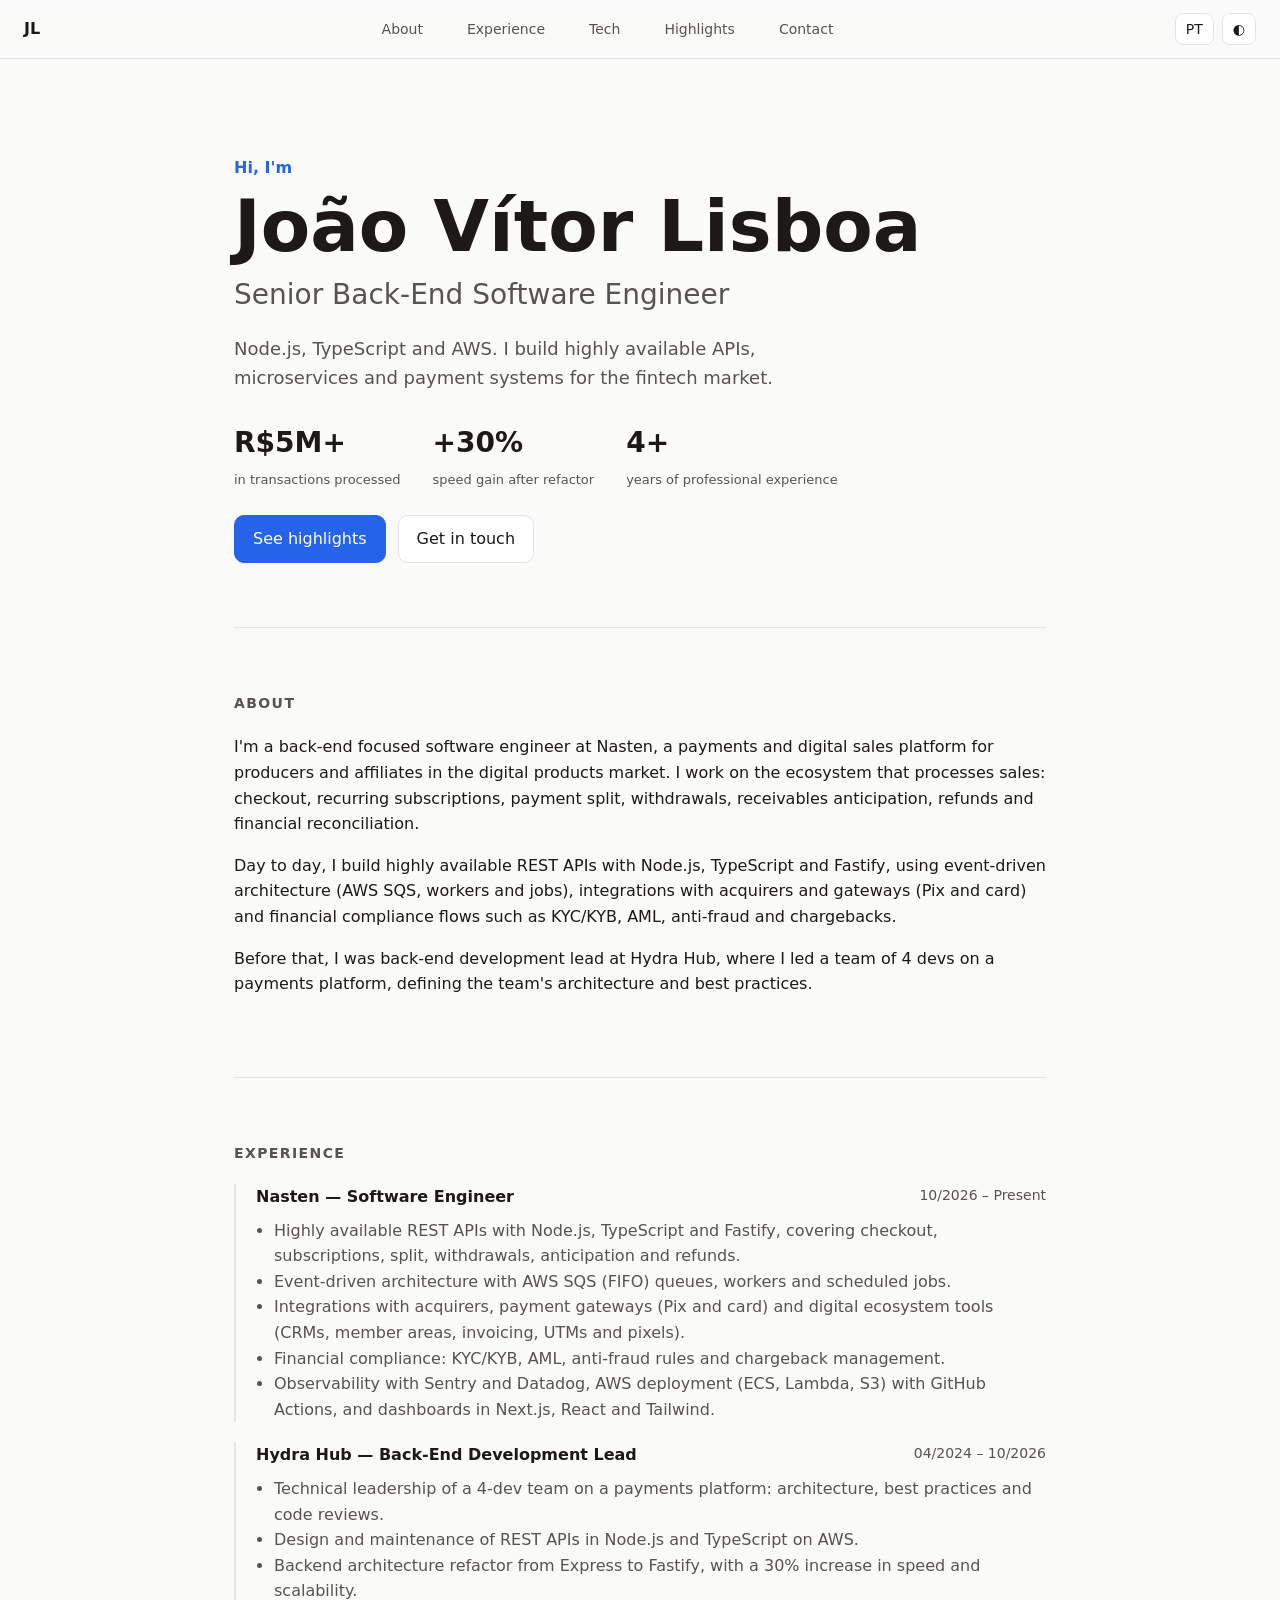
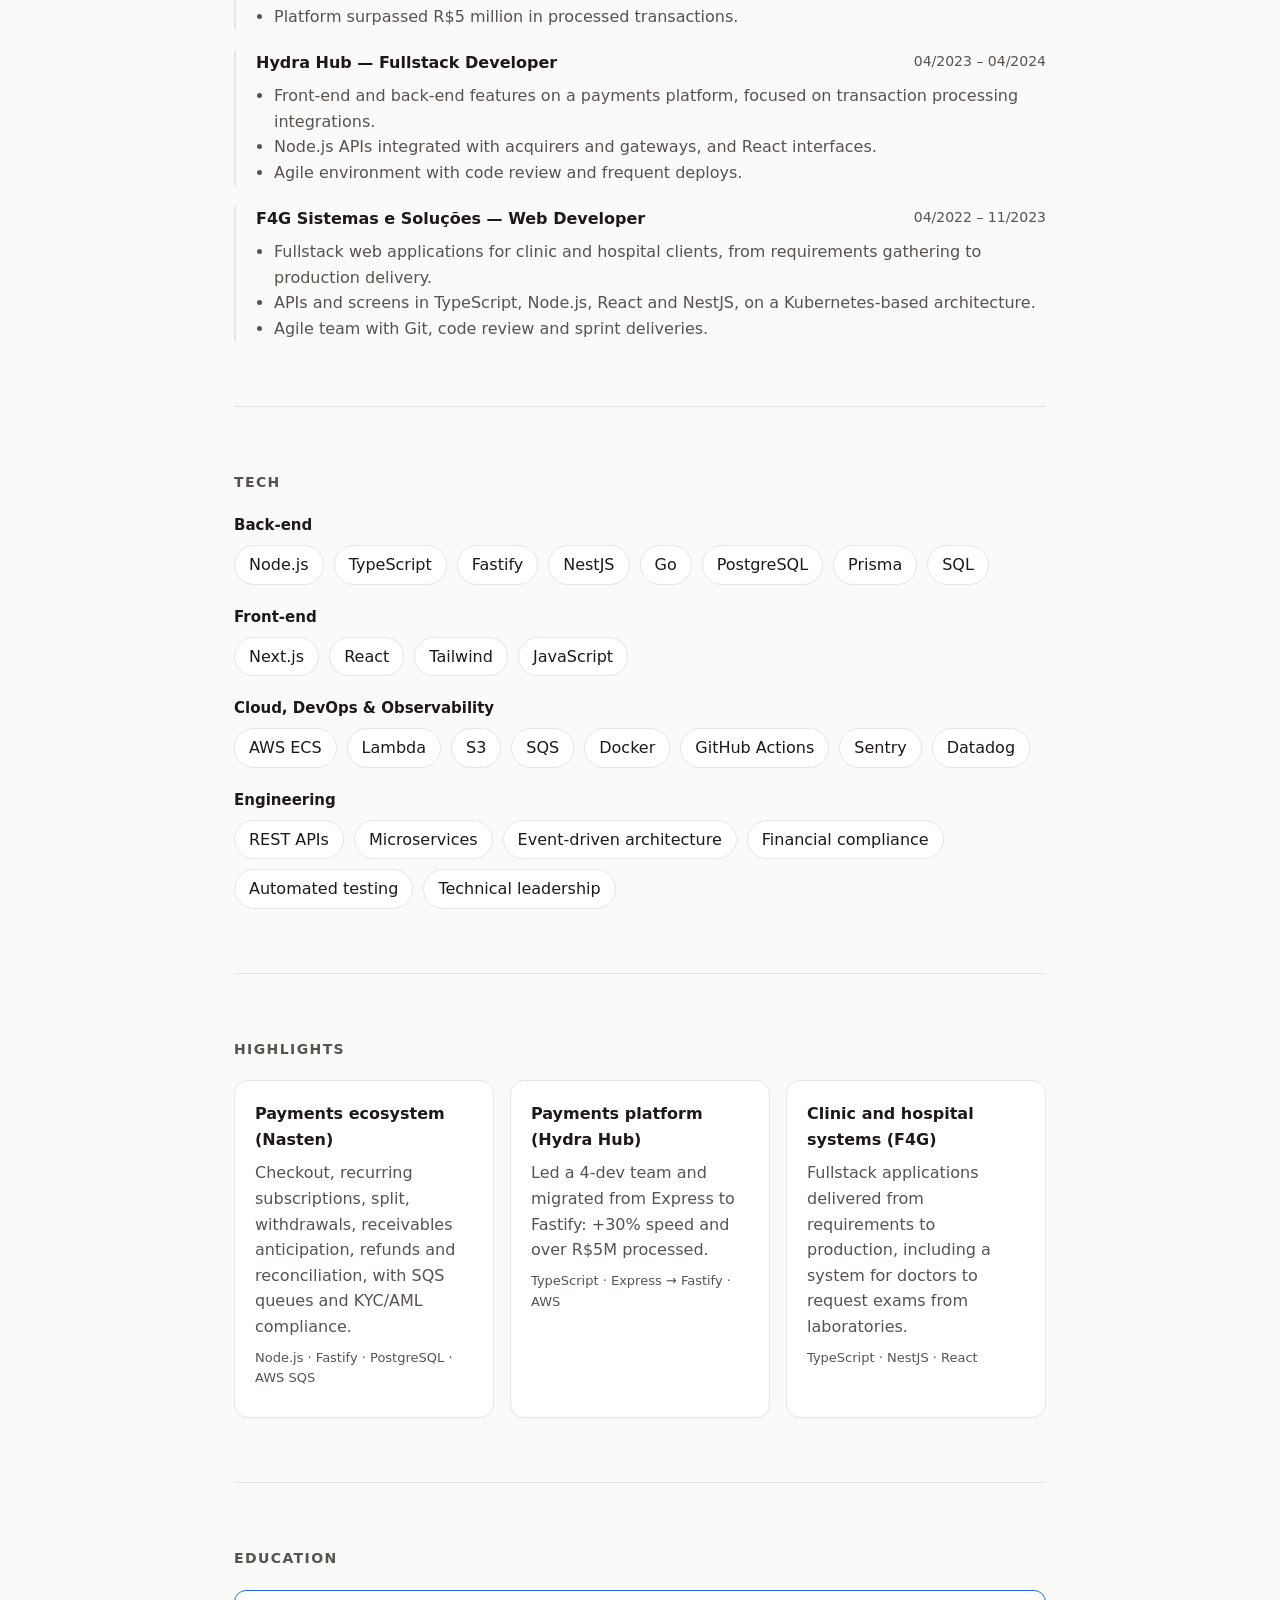
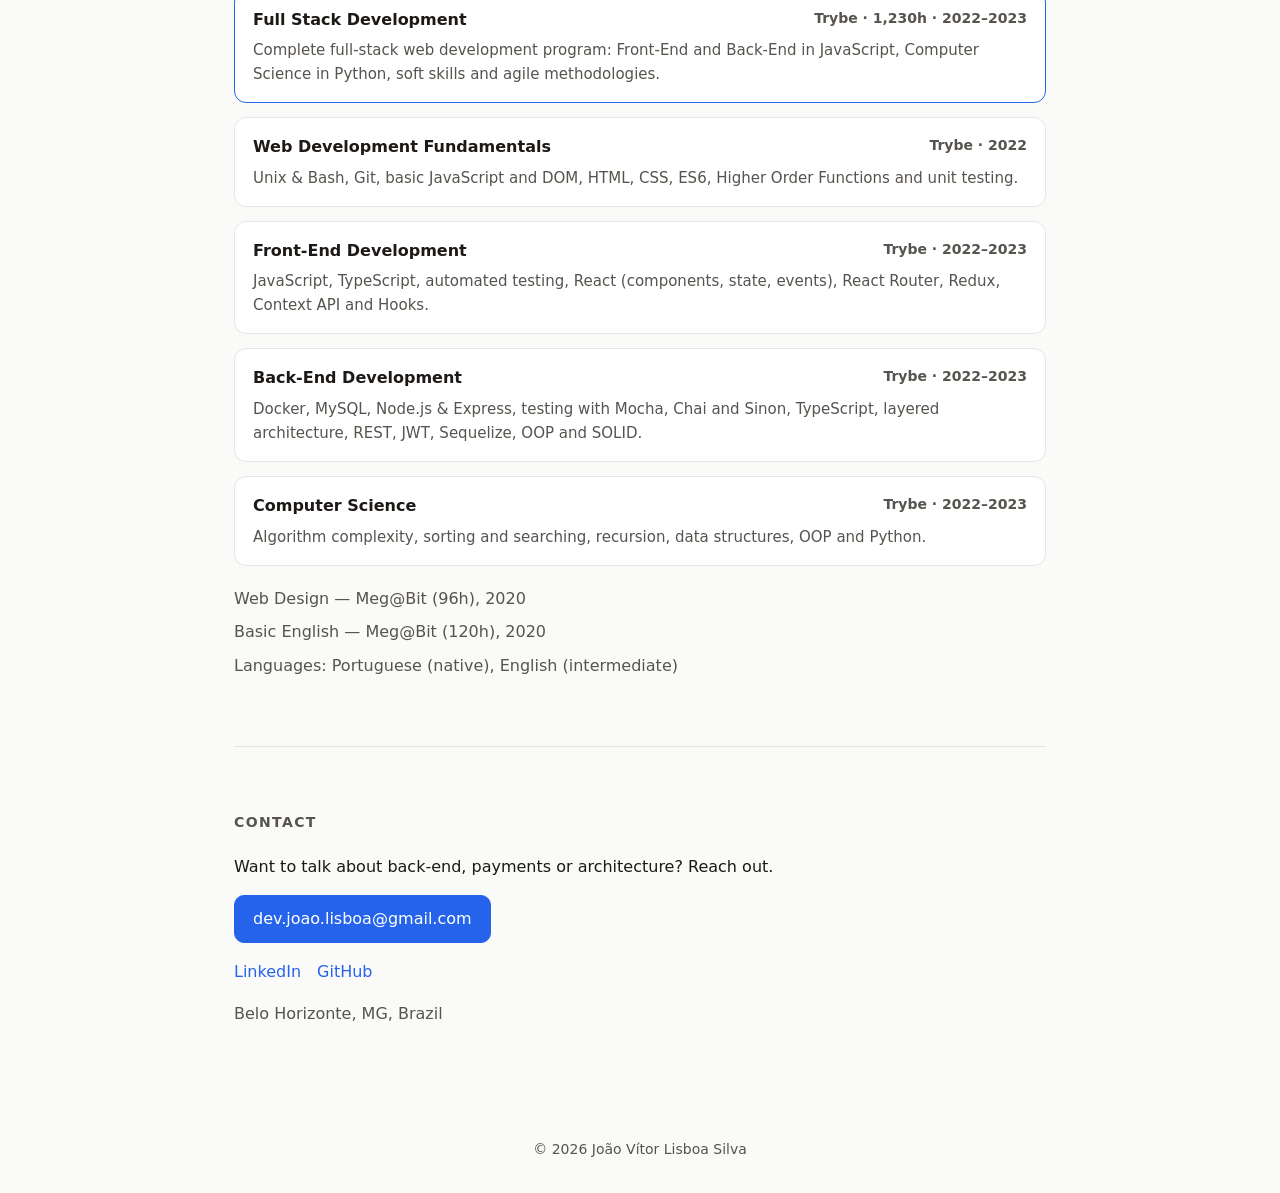
==== index.html @ 66cf7ee5 "Add professional portfolio Co-Authored-By: Claude Sonnet 5.5 <noreply@anthropic.com>" ====
<!doctype html>
<html lang="pt-BR">
<head>
  <meta charset="utf-8">
  <meta name="viewport" content="width=device-width, initial-scale=1">
  <title>João Vítor Lisboa — Engenheiro de Software Back-End</title>
  <meta name="description" content="Portfólio de João Vítor Lisboa Silva: engenheiro de software back-end sênior (Node.js, TypeScript, AWS), com foco em fintech e pagamentos.">
  <link rel="stylesheet" href="style.css">
</head>
<body>
  <header class="nav">
    <a href="#top" class="logo">JL</a>
    <nav>
      <a href="#about" data-i18n="nav_about"></a>
      <a href="#experience" data-i18n="nav_experience"></a>
      <a href="#skills" data-i18n="nav_skills"></a>
      <a href="#highlights" data-i18n="nav_highlights"></a>
      <a href="#contact" data-i18n="nav_contact"></a>
    </nav>
    <div class="controls">
      <button id="lang" aria-label="Language">EN</button>
      <button id="theme" aria-label="Theme">◐</button>
    </div>
  </header>

  <main id="top">
    <section class="hero">
      <p class="eyebrow" data-i18n="hero_hi"></p>
      <h1>João Vítor Lisboa</h1>
      <h2 data-i18n="hero_role"></h2>
      <p class="lead" data-i18n="hero_desc"></p>
      <div class="stats">
        <div><strong>R$5M+</strong><span data-i18n="stat_volume"></span></div>
        <div><strong>+30%</strong><span data-i18n="stat_perf"></span></div>
        <div><strong>4+</strong><span data-i18n="stat_years"></span></div>
      </div>
      <div class="cta">
        <a class="btn primary" href="#highlights" data-i18n="cta_projects"></a>
        <a class="btn" href="#contact" data-i18n="cta_contact"></a>
      </div>
    </section>

    <section id="about">
      <h3 data-i18n="nav_about"></h3>
      <p data-i18n="about_1"></p>
      <p data-i18n="about_2"></p>
      <p data-i18n="about_3"></p>
    </section>

    <section id="experience">
      <h3 data-i18n="nav_experience"></h3>
      <div class="timeline">
        <article class="job">
          <div class="job-head">
            <h4>Nasten — <span data-i18n="j0_role"></span></h4>
            <span class="date" data-i18n="j0_date"></span>
          </div>
          <ul>
            <li data-i18n="j0_b1"></li>
            <li data-i18n="j0_b2"></li>
            <li data-i18n="j0_b3"></li>
            <li data-i18n="j0_b4"></li>
            <li data-i18n="j0_b5"></li>
          </ul>
        </article>
        <article class="job">
          <div class="job-head">
            <h4>Hydra Hub — <span data-i18n="j1_role"></span></h4>
            <span class="date" data-i18n="j1_date"></span>
          </div>
          <ul>
            <li data-i18n="j1_b1"></li>
            <li data-i18n="j1_b2"></li>
            <li data-i18n="j1_b3"></li>
            <li data-i18n="j1_b4"></li>
          </ul>
        </article>
        <article class="job">
          <div class="job-head">
            <h4>Hydra Hub — <span data-i18n="j2_role"></span></h4>
            <span class="date" data-i18n="j2_date"></span>
          </div>
          <ul>
            <li data-i18n="j2_b1"></li>
            <li data-i18n="j2_b2"></li>
            <li data-i18n="j2_b3"></li>
          </ul>
        </article>
        <article class="job">
          <div class="job-head">
            <h4>F4G Sistemas e Soluções — <span data-i18n="j3_role"></span></h4>
            <span class="date" data-i18n="j3_date"></span>
          </div>
          <ul>
            <li data-i18n="j3_b1"></li>
            <li data-i18n="j3_b2"></li>
            <li data-i18n="j3_b3"></li>
          </ul>
        </article>
      </div>
    </section>

    <section id="skills">
      <h3 data-i18n="nav_skills"></h3>
      <div class="skill-groups">
        <div><h4 data-i18n="sk_back"></h4>
          <ul class="chips"><li>Node.js</li><li>TypeScript</li><li>Fastify</li><li>NestJS</li><li>Go</li><li>PostgreSQL</li><li>Prisma</li><li>SQL</li></ul>
        </div>
        <div><h4 data-i18n="sk_front"></h4>
          <ul class="chips"><li>Next.js</li><li>React</li><li>Tailwind</li><li>JavaScript</li></ul>
        </div>
        <div><h4 data-i18n="sk_cloud"></h4>
          <ul class="chips"><li>AWS ECS</li><li>Lambda</li><li>S3</li><li>SQS</li><li>Docker</li><li>GitHub Actions</li><li>Sentry</li><li>Datadog</li></ul>
        </div>
        <div><h4 data-i18n="sk_arch"></h4>
          <ul class="chips"><li>REST APIs</li><li data-i18n="sk_micro"></li><li data-i18n="sk_event"></li><li data-i18n="sk_comp"></li><li data-i18n="sk_tests"></li><li data-i18n="sk_lead"></li></ul>
        </div>
      </div>
    </section>

    <section id="highlights">
      <h3 data-i18n="nav_highlights"></h3>
      <div class="grid">
        <article class="card">
          <h4 data-i18n="p1_title"></h4>
          <p data-i18n="p1_desc"></p>
          <p class="tags">Node.js · Fastify · PostgreSQL · AWS SQS</p>
        </article>
        <article class="card">
          <h4 data-i18n="p2_title"></h4>
          <p data-i18n="p2_desc"></p>
          <p class="tags">TypeScript · Express → Fastify · AWS</p>
        </article>
        <article class="card">
          <h4 data-i18n="p3_title"></h4>
          <p data-i18n="p3_desc"></p>
          <p class="tags">TypeScript · NestJS · React</p>
        </article>
      </div>
    </section>

    <section id="education">
      <h3 data-i18n="nav_education"></h3>
      <div class="edu">
        <article class="edu-item main">
          <h4><span data-i18n="ed_t0"></span> <span class="date" data-i18n="ed_date"></span></h4>
          <p data-i18n="ed_d0"></p>
        </article>
        <article class="edu-item">
          <h4><span data-i18n="ed_t1"></span> <span class="date">Trybe · 2022</span></h4>
          <p data-i18n="ed_d1"></p>
        </article>
        <article class="edu-item">
          <h4><span data-i18n="ed_t2"></span> <span class="date">Trybe · 2022–2023</span></h4>
          <p data-i18n="ed_d2"></p>
        </article>
        <article class="edu-item">
          <h4><span data-i18n="ed_t3"></span> <span class="date">Trybe · 2022–2023</span></h4>
          <p data-i18n="ed_d3"></p>
        </article>
        <article class="edu-item">
          <h4><span data-i18n="ed_t4"></span> <span class="date">Trybe · 2022–2023</span></h4>
          <p data-i18n="ed_d4"></p>
        </article>
      </div>
      <ul class="plain">
        <li data-i18n="ed_2"></li>
        <li data-i18n="ed_3"></li>
        <li data-i18n="ed_lang"></li>
      </ul>
    </section>

    <section id="contact">
      <h3 data-i18n="nav_contact"></h3>
      <p data-i18n="contact_text"></p>
      <p>
        <a class="btn primary" href="mailto:dev.joao.lisboa@gmail.com">dev.joao.lisboa@gmail.com</a>
      </p>
      <p class="links">
        <a href="https://www.linkedin.com/in/dev-lisboa/" target="_blank" rel="noopener">LinkedIn</a>
        <a href="https://github.com/Joao-Lisboa" target="_blank" rel="noopener">GitHub</a>
      </p>
      <p class="muted" data-i18n="location"></p>
    </section>
  </main>

  <footer>© <span id="year"></span> João Vítor Lisboa Silva</footer>
  <script src="script.js"></script>
</body>
</html>
---- style.css ----
:root {
  --bg: #fafaf9; --fg: #1c1917; --muted: #57534e; --card: #ffffff;
  --border: #e7e5e4; --accent: #2563eb;
}
:root[data-theme="dark"] {
  --bg: #0c0a09; --fg: #fafaf9; --muted: #a8a29e; --card: #1c1917;
  --border: #292524; --accent: #60a5fa;
}
* { box-sizing: border-box; }
html { scroll-behavior: smooth; }
body {
  margin: 0; background: var(--bg); color: var(--fg);
  font: 16px/1.6 system-ui, -apple-system, "Segoe UI", sans-serif;
}
a { color: var(--accent); text-decoration: none; }
a:hover { text-decoration: underline; }

.nav {
  position: sticky; top: 0; z-index: 10; display: flex; align-items: center;
  justify-content: space-between; gap: 16px; padding: 12px 24px;
  background: color-mix(in srgb, var(--bg) 85%, transparent);
  backdrop-filter: blur(8px); border-bottom: 1px solid var(--border);
}
.logo { font-weight: 800; color: var(--fg); }
.nav nav { display: flex; gap: 20px; flex-wrap: wrap; }
.nav nav a { color: var(--muted); font-size: 14px; }
.controls { display: flex; gap: 8px; }
.controls button {
  background: var(--card); color: var(--fg); border: 1px solid var(--border);
  border-radius: 8px; padding: 4px 10px; cursor: pointer; font: inherit; font-size: 14px;
}

main { max-width: 860px; margin: 0 auto; padding: 0 24px; }
section { padding: 64px 0; border-bottom: 1px solid var(--border); }
section:last-child { border-bottom: 0; }
h3 { font-size: 14px; text-transform: uppercase; letter-spacing: .1em; color: var(--muted); margin: 0 0 20px; }

.hero { padding-top: 96px; }
.eyebrow { color: var(--accent); font-weight: 600; margin: 0; }
h1 { font-size: clamp(40px, 8vw, 72px); line-height: 1.05; margin: 8px 0; }
h2 { font-size: clamp(20px, 3vw, 28px); font-weight: 500; color: var(--muted); margin: 0 0 16px; }
.lead { max-width: 560px; font-size: 18px; color: var(--muted); }
.cta { display: flex; gap: 12px; flex-wrap: wrap; margin-top: 24px; }
.btn {
  display: inline-block; padding: 10px 18px; border-radius: 10px;
  border: 1px solid var(--border); color: var(--fg); background: var(--card);
}
.btn.primary { background: var(--accent); border-color: var(--accent); color: #fff; }
.btn:hover { text-decoration: none; opacity: .9; }

.chips { list-style: none; padding: 0; margin: 0; display: flex; flex-wrap: wrap; gap: 10px; }
.chips li { padding: 6px 14px; border: 1px solid var(--border); border-radius: 999px; background: var(--card); }

.grid { display: grid; gap: 16px; grid-template-columns: repeat(auto-fit, minmax(240px, 1fr)); }
.card { background: var(--card); border: 1px solid var(--border); border-radius: 14px; padding: 20px; }
.card h4 { margin: 0 0 8px; }
.card p { margin: 0 0 8px; color: var(--muted); }
.tags { font-size: 13px; }

.links { display: flex; gap: 16px; }
footer { text-align: center; padding: 32px; color: var(--muted); font-size: 14px; }

@media (max-width: 560px) {
  .nav { padding: 10px 16px; }
  .nav nav { display: none; }
}

/* resume-based sections */
.stats { display: flex; gap: 32px; flex-wrap: wrap; margin: 28px 0 8px; }
.stats strong { display: block; font-size: 28px; }
.stats span { color: var(--muted); font-size: 13px; }

.timeline { display: grid; gap: 20px; }
.job { border-left: 2px solid var(--border); padding-left: 20px; }
.job-head { display: flex; justify-content: space-between; gap: 12px; flex-wrap: wrap; }
.job-head h4 { margin: 0; }
.date { color: var(--muted); font-size: 14px; }
.job ul { margin: 8px 0 0; padding-left: 18px; color: var(--muted); }

.skill-groups { display: grid; gap: 20px; }
.skill-groups h4 { margin: 0 0 8px; font-size: 15px; }

.plain { list-style: none; padding: 0; margin: 0; color: var(--muted); }
.plain li { padding: 4px 0; }
.muted { color: var(--muted); }

/* hover effects */
.nav nav a {
  position: relative; padding: 6px 12px; border-radius: 8px;
  transition: color .2s, background-color .2s, transform .2s;
}
.nav nav a::after {
  content: ""; position: absolute; left: 12px; right: 12px; bottom: 2px; height: 2px;
  background: var(--accent); transform: scaleX(0); transform-origin: left;
  transition: transform .25s ease;
}
.nav nav a:hover {
  color: var(--accent); text-decoration: none; transform: translateY(-1px);
  background: color-mix(in srgb, var(--accent) 12%, transparent);
}
.nav nav a:hover::after { transform: scaleX(1); }
.controls button { transition: border-color .2s, color .2s, transform .2s; }
.controls button:hover { border-color: var(--accent); color: var(--accent); transform: translateY(-1px); }

.chips li {
  cursor: default;
  transition: background-color .2s, color .2s, border-color .2s, transform .2s, box-shadow .2s;
}
.chips li:hover {
  background: var(--accent); border-color: var(--accent); color: #fff;
  transform: translateY(-3px);
  box-shadow: 0 6px 16px color-mix(in srgb, var(--accent) 35%, transparent);
}

.card { transition: transform .2s, border-color .2s, box-shadow .2s; }
.card:hover {
  transform: translateY(-4px); border-color: var(--accent);
  box-shadow: 0 8px 24px color-mix(in srgb, var(--accent) 18%, transparent);
}
.job { transition: border-color .2s; }
.job:hover { border-left-color: var(--accent); }

/* education */
.edu { display: grid; gap: 14px; margin-bottom: 16px; }
.edu-item {
  background: var(--card); border: 1px solid var(--border); border-radius: 12px;
  padding: 16px 18px; transition: transform .2s, border-color .2s, box-shadow .2s;
}
.edu-item:hover {
  transform: translateY(-2px); border-color: var(--accent);
  box-shadow: 0 6px 18px color-mix(in srgb, var(--accent) 15%, transparent);
}
.edu-item.main { border-color: var(--accent); }
.edu-item h4 { margin: 0 0 6px; display: flex; justify-content: space-between; gap: 12px; flex-wrap: wrap; }
.edu-item p { margin: 0; color: var(--muted); font-size: 15px; }
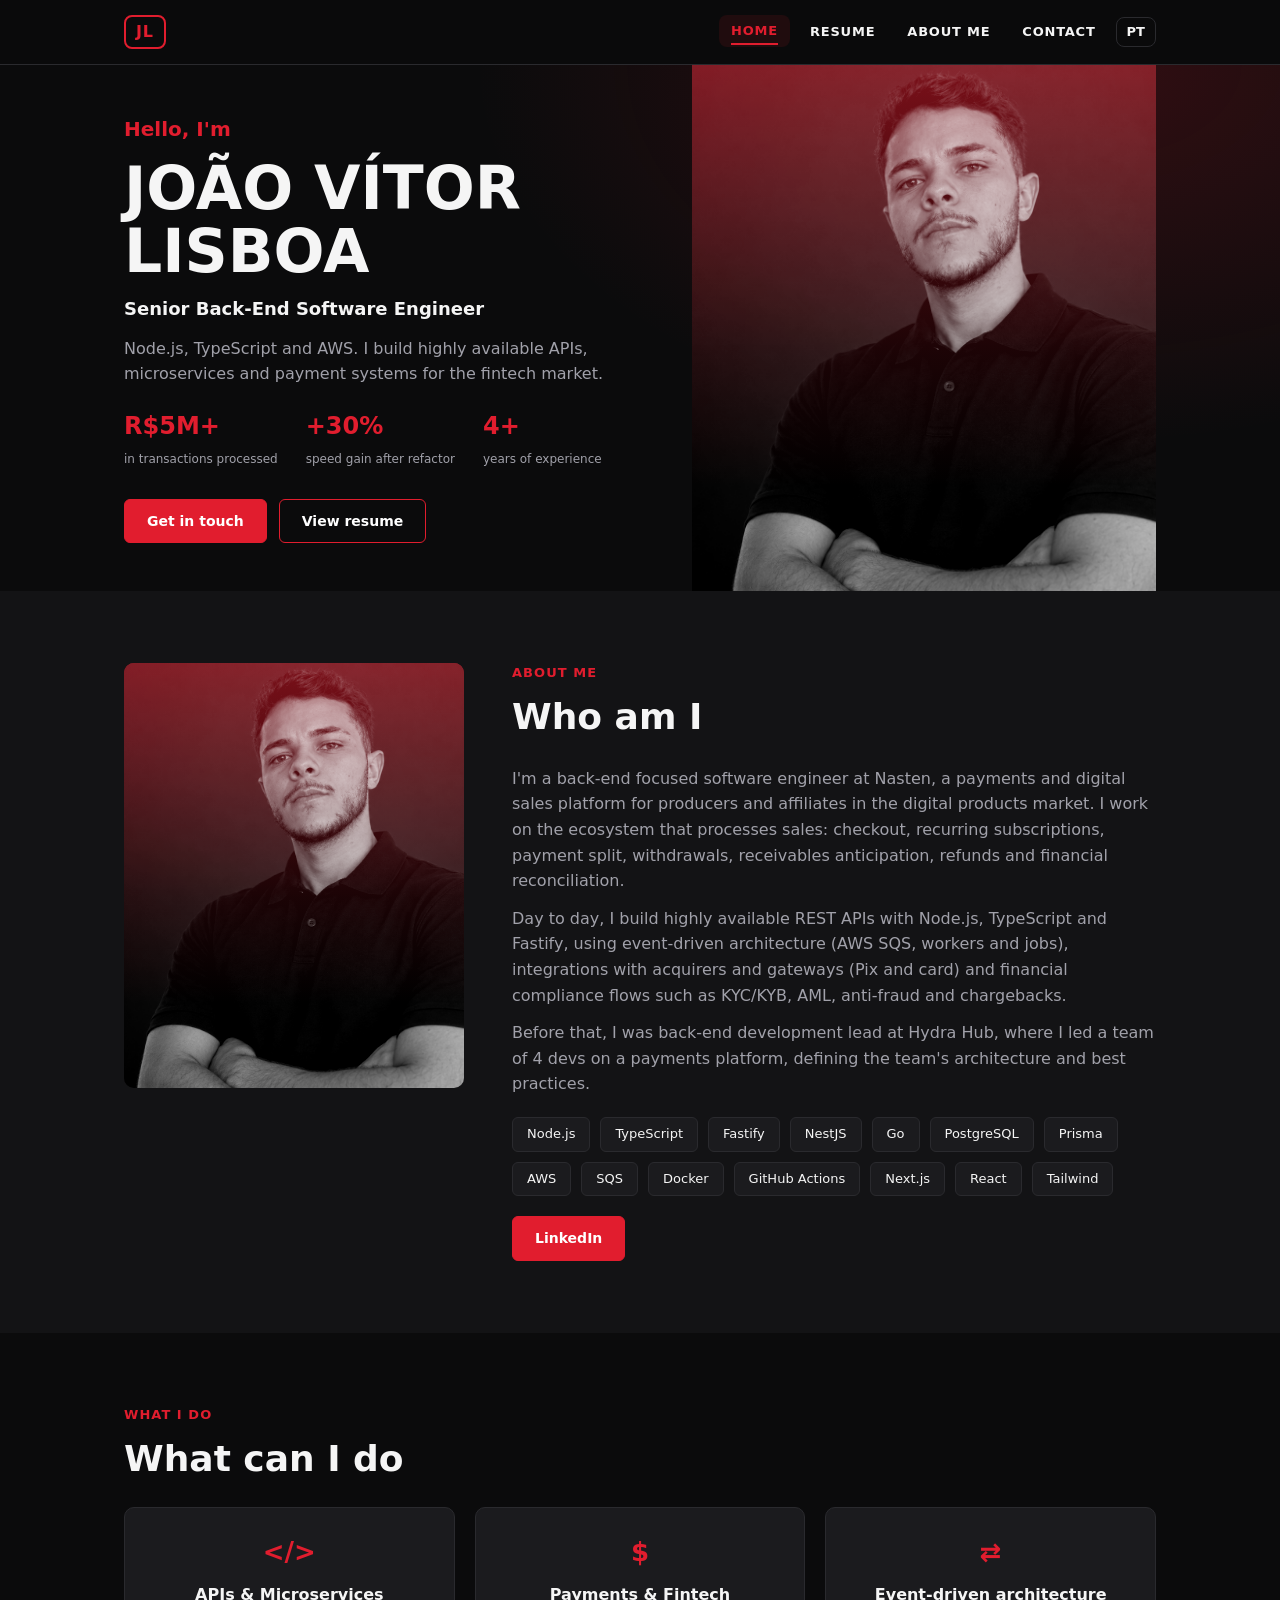
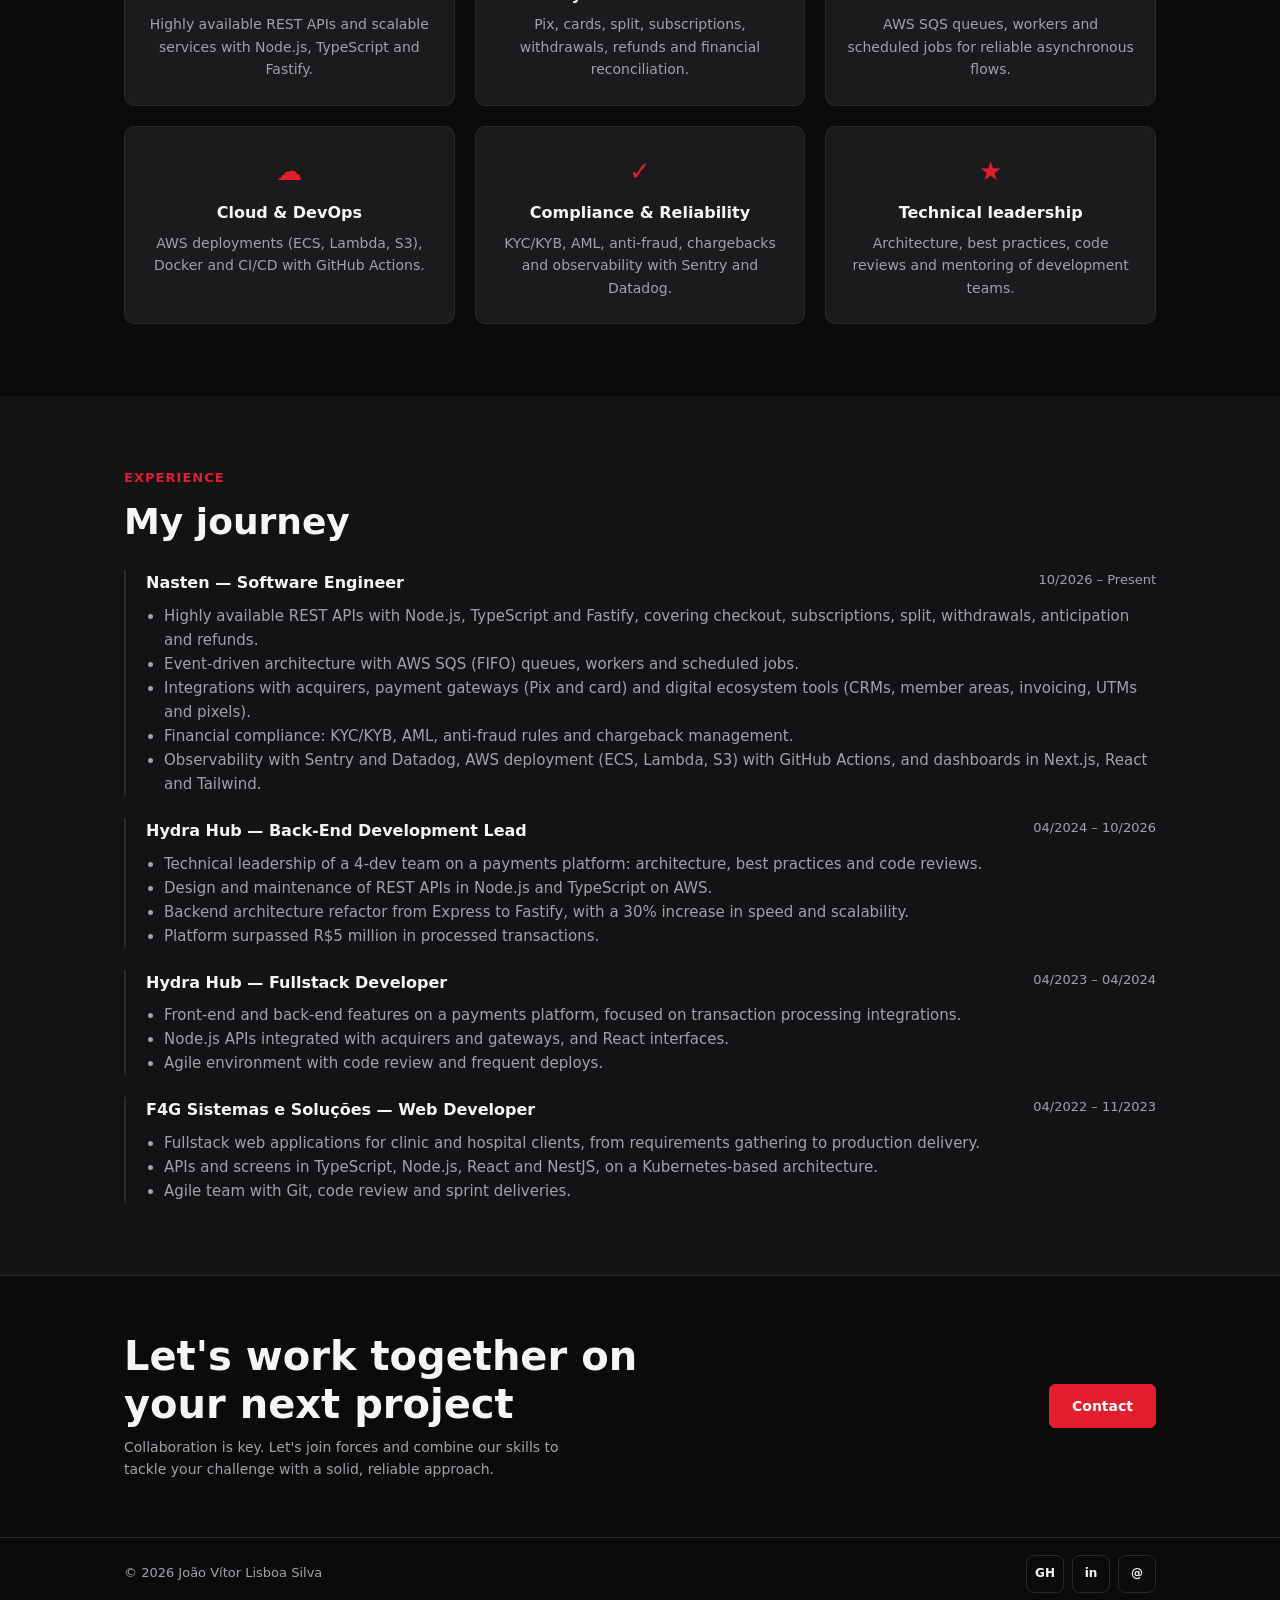
==== commit cc14190a: "Redesign portfolio: dark theme, resume and contact pages, profile photo Co-Authored-By: Claude Sonne" ====
--- a/index.html
+++ b/index.html
@@ -7,184 +7,133 @@
   <meta name="description" content="Portfólio de João Vítor Lisboa Silva: engenheiro de software back-end sênior (Node.js, TypeScript, AWS), com foco em fintech e pagamentos.">
   <link rel="stylesheet" href="style.css">
 </head>
-<body>
+<body data-page="home">
   <header class="nav">
-    <a href="#top" class="logo">JL</a>
-    <nav>
-      <a href="#about" data-i18n="nav_about"></a>
-      <a href="#experience" data-i18n="nav_experience"></a>
-      <a href="#skills" data-i18n="nav_skills"></a>
-      <a href="#highlights" data-i18n="nav_highlights"></a>
-      <a href="#contact" data-i18n="nav_contact"></a>
-    </nav>
-    <div class="controls">
-      <button id="lang" aria-label="Language">EN</button>
-      <button id="theme" aria-label="Theme">◐</button>
+    <div class="wrap">
+      <a href="index.html" class="logo">JL</a>
+      <nav>
+        <a href="index.html" data-nav="home" data-i18n="nav_home"></a>
+        <a href="resume.html" data-nav="resume" data-i18n="nav_resume"></a>
+        <a href="index.html#about" data-nav="about" data-i18n="nav_about"></a>
+        <a href="contact.html" data-nav="contact" data-i18n="nav_contact"></a>
+        <button id="lang" aria-label="Language">EN</button>
+      </nav>
     </div>
   </header>
 
-  <main id="top">
+  <main>
     <section class="hero">
-      <p class="eyebrow" data-i18n="hero_hi"></p>
-      <h1>João Vítor Lisboa</h1>
-      <h2 data-i18n="hero_role"></h2>
-      <p class="lead" data-i18n="hero_desc"></p>
-      <div class="stats">
-        <div><strong>R$5M+</strong><span data-i18n="stat_volume"></span></div>
-        <div><strong>+30%</strong><span data-i18n="stat_perf"></span></div>
-        <div><strong>4+</strong><span data-i18n="stat_years"></span></div>
-      </div>
-      <div class="cta">
-        <a class="btn primary" href="#highlights" data-i18n="cta_projects"></a>
-        <a class="btn" href="#contact" data-i18n="cta_contact"></a>
-      </div>
-    </section>
-
-    <section id="about">
-      <h3 data-i18n="nav_about"></h3>
-      <p data-i18n="about_1"></p>
-      <p data-i18n="about_2"></p>
-      <p data-i18n="about_3"></p>
-    </section>
-
-    <section id="experience">
-      <h3 data-i18n="nav_experience"></h3>
-      <div class="timeline">
-        <article class="job">
-          <div class="job-head">
-            <h4>Nasten — <span data-i18n="j0_role"></span></h4>
-            <span class="date" data-i18n="j0_date"></span>
+      <div class="wrap">
+        <div class="hero-text">
+          <p class="eyebrow" data-i18n="hero_hi"></p>
+          <h1>João Vítor Lisboa</h1>
+          <p class="role" data-i18n="hero_role"></p>
+          <p class="lead" data-i18n="hero_desc"></p>
+          <div class="stats">
+            <div><strong>R$5M+</strong><span data-i18n="stat_volume"></span></div>
+            <div><strong>+30%</strong><span data-i18n="stat_perf"></span></div>
+            <div><strong>4+</strong><span data-i18n="stat_years"></span></div>
           </div>
-          <ul>
-            <li data-i18n="j0_b1"></li>
-            <li data-i18n="j0_b2"></li>
-            <li data-i18n="j0_b3"></li>
-            <li data-i18n="j0_b4"></li>
-            <li data-i18n="j0_b5"></li>
-          </ul>
-        </article>
-        <article class="job">
-          <div class="job-head">
-            <h4>Hydra Hub — <span data-i18n="j1_role"></span></h4>
-            <span class="date" data-i18n="j1_date"></span>
+          <div class="hero-actions">
+            <a class="btn" href="contact.html" data-i18n="cta_contact"></a>
+            <a class="btn ghost" href="resume.html" data-i18n="cta_resume"></a>
           </div>
-          <ul>
-            <li data-i18n="j1_b1"></li>
-            <li data-i18n="j1_b2"></li>
-            <li data-i18n="j1_b3"></li>
-            <li data-i18n="j1_b4"></li>
-          </ul>
-        </article>
-        <article class="job">
-          <div class="job-head">
-            <h4>Hydra Hub — <span data-i18n="j2_role"></span></h4>
-            <span class="date" data-i18n="j2_date"></span>
-          </div>
-          <ul>
-            <li data-i18n="j2_b1"></li>
-            <li data-i18n="j2_b2"></li>
-            <li data-i18n="j2_b3"></li>
-          </ul>
-        </article>
-        <article class="job">
-          <div class="job-head">
-            <h4>F4G Sistemas e Soluções — <span data-i18n="j3_role"></span></h4>
-            <span class="date" data-i18n="j3_date"></span>
-          </div>
-          <ul>
-            <li data-i18n="j3_b1"></li>
-            <li data-i18n="j3_b2"></li>
-            <li data-i18n="j3_b3"></li>
-          </ul>
-        </article>
-      </div>
-    </section>
-
-    <section id="skills">
-      <h3 data-i18n="nav_skills"></h3>
-      <div class="skill-groups">
-        <div><h4 data-i18n="sk_back"></h4>
-          <ul class="chips"><li>Node.js</li><li>TypeScript</li><li>Fastify</li><li>NestJS</li><li>Go</li><li>PostgreSQL</li><li>Prisma</li><li>SQL</li></ul>
         </div>
-        <div><h4 data-i18n="sk_front"></h4>
-          <ul class="chips"><li>Next.js</li><li>React</li><li>Tailwind</li><li>JavaScript</li></ul>
-        </div>
-        <div><h4 data-i18n="sk_cloud"></h4>
-          <ul class="chips"><li>AWS ECS</li><li>Lambda</li><li>S3</li><li>SQS</li><li>Docker</li><li>GitHub Actions</li><li>Sentry</li><li>Datadog</li></ul>
-        </div>
-        <div><h4 data-i18n="sk_arch"></h4>
-          <ul class="chips"><li>REST APIs</li><li data-i18n="sk_micro"></li><li data-i18n="sk_event"></li><li data-i18n="sk_comp"></li><li data-i18n="sk_tests"></li><li data-i18n="sk_lead"></li></ul>
+        <div class="photo hero-photo">
+          <span class="initials">JL</span>
+          <img src="assets/foto.png" alt="João Vítor Lisboa" onerror="this.remove()">
         </div>
       </div>
     </section>
 
-    <section id="highlights">
-      <h3 data-i18n="nav_highlights"></h3>
-      <div class="grid">
-        <article class="card">
-          <h4 data-i18n="p1_title"></h4>
-          <p data-i18n="p1_desc"></p>
-          <p class="tags">Node.js · Fastify · PostgreSQL · AWS SQS</p>
-        </article>
-        <article class="card">
-          <h4 data-i18n="p2_title"></h4>
-          <p data-i18n="p2_desc"></p>
-          <p class="tags">TypeScript · Express → Fastify · AWS</p>
-        </article>
-        <article class="card">
-          <h4 data-i18n="p3_title"></h4>
-          <p data-i18n="p3_desc"></p>
-          <p class="tags">TypeScript · NestJS · React</p>
-        </article>
+    <section class="block" id="about">
+      <div class="wrap about">
+        <div class="photo">
+          <span class="initials">JL</span>
+          <img src="assets/foto.png" alt="João Vítor Lisboa" onerror="this.remove()">
+        </div>
+        <div>
+          <p class="tag" data-i18n="nav_about"></p>
+          <h2 class="title" data-i18n="about_title"></h2>
+          <p data-i18n="about_1"></p>
+          <p data-i18n="about_2"></p>
+          <p data-i18n="about_3"></p>
+          <ul class="chips">
+            <li>Node.js</li><li>TypeScript</li><li>Fastify</li><li>NestJS</li><li>Go</li>
+            <li>PostgreSQL</li><li>Prisma</li><li>AWS</li><li>SQS</li><li>Docker</li>
+            <li>GitHub Actions</li><li>Next.js</li><li>React</li><li>Tailwind</li>
+          </ul>
+          <a class="btn" href="https://www.linkedin.com/in/dev-lisboa/" target="_blank" rel="noopener">LinkedIn</a>
+        </div>
       </div>
     </section>
 
-    <section id="education">
-      <h3 data-i18n="nav_education"></h3>
-      <div class="edu">
-        <article class="edu-item main">
-          <h4><span data-i18n="ed_t0"></span> <span class="date" data-i18n="ed_date"></span></h4>
-          <p data-i18n="ed_d0"></p>
-        </article>
-        <article class="edu-item">
-          <h4><span data-i18n="ed_t1"></span> <span class="date">Trybe · 2022</span></h4>
-          <p data-i18n="ed_d1"></p>
-        </article>
-        <article class="edu-item">
-          <h4><span data-i18n="ed_t2"></span> <span class="date">Trybe · 2022–2023</span></h4>
-          <p data-i18n="ed_d2"></p>
-        </article>
-        <article class="edu-item">
-          <h4><span data-i18n="ed_t3"></span> <span class="date">Trybe · 2022–2023</span></h4>
-          <p data-i18n="ed_d3"></p>
-        </article>
-        <article class="edu-item">
-          <h4><span data-i18n="ed_t4"></span> <span class="date">Trybe · 2022–2023</span></h4>
-          <p data-i18n="ed_d4"></p>
-        </article>
+    <section class="block dark" id="services">
+      <div class="wrap">
+        <p class="tag" data-i18n="svc_tag"></p>
+        <h2 class="title" data-i18n="svc_title"></h2>
+        <div class="services">
+          <article class="service"><div class="icon">&lt;/&gt;</div><h4 data-i18n="s1_t"></h4><p data-i18n="s1_d"></p></article>
+          <article class="service"><div class="icon">$</div><h4 data-i18n="s2_t"></h4><p data-i18n="s2_d"></p></article>
+          <article class="service"><div class="icon">⇄</div><h4 data-i18n="s3_t"></h4><p data-i18n="s3_d"></p></article>
+          <article class="service"><div class="icon">☁</div><h4 data-i18n="s4_t"></h4><p data-i18n="s4_d"></p></article>
+          <article class="service"><div class="icon">✓</div><h4 data-i18n="s5_t"></h4><p data-i18n="s5_d"></p></article>
+          <article class="service"><div class="icon">★</div><h4 data-i18n="s6_t"></h4><p data-i18n="s6_d"></p></article>
+        </div>
       </div>
-      <ul class="plain">
-        <li data-i18n="ed_2"></li>
-        <li data-i18n="ed_3"></li>
-        <li data-i18n="ed_lang"></li>
-      </ul>
     </section>
 
-    <section id="contact">
-      <h3 data-i18n="nav_contact"></h3>
-      <p data-i18n="contact_text"></p>
-      <p>
-        <a class="btn primary" href="mailto:dev.joao.lisboa@gmail.com">dev.joao.lisboa@gmail.com</a>
-      </p>
-      <p class="links">
-        <a href="https://www.linkedin.com/in/dev-lisboa/" target="_blank" rel="noopener">LinkedIn</a>
-        <a href="https://github.com/Joao-Lisboa" target="_blank" rel="noopener">GitHub</a>
-      </p>
-      <p class="muted" data-i18n="location"></p>
+    <section class="block" id="experience">
+      <div class="wrap">
+        <p class="tag" data-i18n="nav_experience"></p>
+        <h2 class="title" data-i18n="exp_title"></h2>
+        <div class="timeline">
+          <article class="job">
+            <div class="job-head"><h4>Nasten — <span data-i18n="j0_role"></span></h4><span class="date" data-i18n="j0_date"></span></div>
+            <ul>
+              <li data-i18n="j0_b1"></li><li data-i18n="j0_b2"></li><li data-i18n="j0_b3"></li>
+              <li data-i18n="j0_b4"></li><li data-i18n="j0_b5"></li>
+            </ul>
+          </article>
+          <article class="job">
+            <div class="job-head"><h4>Hydra Hub — <span data-i18n="j1_role"></span></h4><span class="date" data-i18n="j1_date"></span></div>
+            <ul>
+              <li data-i18n="j1_b1"></li><li data-i18n="j1_b2"></li><li data-i18n="j1_b3"></li><li data-i18n="j1_b4"></li>
+            </ul>
+          </article>
+          <article class="job">
+            <div class="job-head"><h4>Hydra Hub — <span data-i18n="j2_role"></span></h4><span class="date" data-i18n="j2_date"></span></div>
+            <ul><li data-i18n="j2_b1"></li><li data-i18n="j2_b2"></li><li data-i18n="j2_b3"></li></ul>
+          </article>
+          <article class="job">
+            <div class="job-head"><h4>F4G Sistemas e Soluções — <span data-i18n="j3_role"></span></h4><span class="date" data-i18n="j3_date"></span></div>
+            <ul><li data-i18n="j3_b1"></li><li data-i18n="j3_b2"></li><li data-i18n="j3_b3"></li></ul>
+          </article>
+        </div>
+      </div>
+    </section>
+
+    <section class="cta">
+      <div class="wrap">
+        <div>
+          <h2 data-i18n="cta_title"></h2>
+          <p data-i18n="cta_text"></p>
+        </div>
+        <a class="btn" href="contact.html" data-i18n="cta_btn"></a>
+      </div>
     </section>
   </main>
 
-  <footer>© <span id="year"></span> João Vítor Lisboa Silva</footer>
+  <footer>
+    <div class="wrap">
+      <span class="copy">© <span id="year"></span> João Vítor Lisboa Silva</span>
+      <div class="social">
+        <a href="https://github.com/Joao-Lisboa" target="_blank" rel="noopener" aria-label="GitHub">GH</a>
+        <a href="https://www.linkedin.com/in/dev-lisboa/" target="_blank" rel="noopener" aria-label="LinkedIn">in</a>
+        <a href="mailto:dev.joao.lisboa@gmail.com" aria-label="E-mail">@</a>
+      </div>
+    </div>
+  </footer>
   <script src="script.js"></script>
 </body>
 </html>
--- a/style.css
+++ b/style.css
@@ -1,10 +1,6 @@
 :root {
-  --bg: #fafaf9; --fg: #1c1917; --muted: #57534e; --card: #ffffff;
-  --border: #e7e5e4; --accent: #2563eb;
-}
-:root[data-theme="dark"] {
-  --bg: #0c0a09; --fg: #fafaf9; --muted: #a8a29e; --card: #1c1917;
-  --border: #292524; --accent: #60a5fa;
+  --bg: #0b0b0c; --bg2: #131315; --card: #1b1b1e; --border: #2a2a2e;
+  --fg: #f5f5f5; --muted: #a1a1aa; --red: #e11d2e;
 }
 * { box-sizing: border-box; }
 html { scroll-behavior: smooth; }
@@ -12,124 +8,191 @@
   margin: 0; background: var(--bg); color: var(--fg);
   font: 16px/1.6 system-ui, -apple-system, "Segoe UI", sans-serif;
 }
-a { color: var(--accent); text-decoration: none; }
-a:hover { text-decoration: underline; }
+a { color: inherit; text-decoration: none; }
+h1, h2, h3, h4, p { margin: 0; }
+.wrap { max-width: 1080px; margin: 0 auto; padding: 0 24px; }
 
+/* nav */
 .nav {
-  position: sticky; top: 0; z-index: 10; display: flex; align-items: center;
-  justify-content: space-between; gap: 16px; padding: 12px 24px;
-  background: color-mix(in srgb, var(--bg) 85%, transparent);
+  position: sticky; top: 0; z-index: 10; background: rgba(11,11,12,.88);
   backdrop-filter: blur(8px); border-bottom: 1px solid var(--border);
 }
-.logo { font-weight: 800; color: var(--fg); }
-.nav nav { display: flex; gap: 20px; flex-wrap: wrap; }
-.nav nav a { color: var(--muted); font-size: 14px; }
-.controls { display: flex; gap: 8px; }
-.controls button {
-  background: var(--card); color: var(--fg); border: 1px solid var(--border);
-  border-radius: 8px; padding: 4px 10px; cursor: pointer; font: inherit; font-size: 14px;
+.nav .wrap { display: flex; align-items: center; justify-content: space-between; height: 64px; gap: 16px; }
+.logo {
+  font-weight: 800; letter-spacing: .05em; color: var(--red);
+  border: 2px solid var(--red); border-radius: 8px; padding: 2px 10px;
 }
-
-main { max-width: 860px; margin: 0 auto; padding: 0 24px; }
-section { padding: 64px 0; border-bottom: 1px solid var(--border); }
-section:last-child { border-bottom: 0; }
-h3 { font-size: 14px; text-transform: uppercase; letter-spacing: .1em; color: var(--muted); margin: 0 0 20px; }
-
-.hero { padding-top: 96px; }
-.eyebrow { color: var(--accent); font-weight: 600; margin: 0; }
-h1 { font-size: clamp(40px, 8vw, 72px); line-height: 1.05; margin: 8px 0; }
-h2 { font-size: clamp(20px, 3vw, 28px); font-weight: 500; color: var(--muted); margin: 0 0 16px; }
-.lead { max-width: 560px; font-size: 18px; color: var(--muted); }
-.cta { display: flex; gap: 12px; flex-wrap: wrap; margin-top: 24px; }
-.btn {
-  display: inline-block; padding: 10px 18px; border-radius: 10px;
-  border: 1px solid var(--border); color: var(--fg); background: var(--card);
-}
-.btn.primary { background: var(--accent); border-color: var(--accent); color: #fff; }
-.btn:hover { text-decoration: none; opacity: .9; }
-
-.chips { list-style: none; padding: 0; margin: 0; display: flex; flex-wrap: wrap; gap: 10px; }
-.chips li { padding: 6px 14px; border: 1px solid var(--border); border-radius: 999px; background: var(--card); }
-
-.grid { display: grid; gap: 16px; grid-template-columns: repeat(auto-fit, minmax(240px, 1fr)); }
-.card { background: var(--card); border: 1px solid var(--border); border-radius: 14px; padding: 20px; }
-.card h4 { margin: 0 0 8px; }
-.card p { margin: 0 0 8px; color: var(--muted); }
-.tags { font-size: 13px; }
-
-.links { display: flex; gap: 16px; }
-footer { text-align: center; padding: 32px; color: var(--muted); font-size: 14px; }
-
-@media (max-width: 560px) {
-  .nav { padding: 10px 16px; }
-  .nav nav { display: none; }
-}
-
-/* resume-based sections */
-.stats { display: flex; gap: 32px; flex-wrap: wrap; margin: 28px 0 8px; }
-.stats strong { display: block; font-size: 28px; }
-.stats span { color: var(--muted); font-size: 13px; }
-
-.timeline { display: grid; gap: 20px; }
-.job { border-left: 2px solid var(--border); padding-left: 20px; }
-.job-head { display: flex; justify-content: space-between; gap: 12px; flex-wrap: wrap; }
-.job-head h4 { margin: 0; }
-.date { color: var(--muted); font-size: 14px; }
-.job ul { margin: 8px 0 0; padding-left: 18px; color: var(--muted); }
-
-.skill-groups { display: grid; gap: 20px; }
-.skill-groups h4 { margin: 0 0 8px; font-size: 15px; }
-
-.plain { list-style: none; padding: 0; margin: 0; color: var(--muted); }
-.plain li { padding: 4px 0; }
-.muted { color: var(--muted); }
-
-/* hover effects */
+.nav nav { display: flex; gap: 8px; align-items: center; }
 .nav nav a {
-  position: relative; padding: 6px 12px; border-radius: 8px;
+  position: relative; padding: 6px 12px; border-radius: 8px; font-size: 13px;
+  font-weight: 700; letter-spacing: .06em; text-transform: uppercase;
   transition: color .2s, background-color .2s, transform .2s;
 }
 .nav nav a::after {
   content: ""; position: absolute; left: 12px; right: 12px; bottom: 2px; height: 2px;
-  background: var(--accent); transform: scaleX(0); transform-origin: left;
-  transition: transform .25s ease;
+  background: var(--red); transform: scaleX(0); transform-origin: left; transition: transform .25s ease;
 }
-.nav nav a:hover {
-  color: var(--accent); text-decoration: none; transform: translateY(-1px);
-  background: color-mix(in srgb, var(--accent) 12%, transparent);
+.nav nav a:hover, .nav nav a.active {
+  color: var(--red); background: rgba(225,29,46,.1); transform: translateY(-1px);
 }
-.nav nav a:hover::after { transform: scaleX(1); }
-.controls button { transition: border-color .2s, color .2s, transform .2s; }
-.controls button:hover { border-color: var(--accent); color: var(--accent); transform: translateY(-1px); }
+.nav nav a:hover::after, .nav nav a.active::after { transform: scaleX(1); }
+#lang {
+  background: transparent; color: var(--fg); border: 1px solid var(--border); border-radius: 8px;
+  padding: 4px 10px; cursor: pointer; font: inherit; font-size: 13px; font-weight: 700;
+  transition: border-color .2s, color .2s;
+}
+#lang:hover { border-color: var(--red); color: var(--red); }
 
+/* buttons */
+.btn {
+  display: inline-block; padding: 10px 22px; border-radius: 6px; background: var(--red);
+  color: #fff; font-weight: 700; font-size: 14px; border: 1px solid var(--red);
+  transition: transform .2s, box-shadow .2s, background-color .2s;
+}
+.btn:hover { transform: translateY(-2px); box-shadow: 0 8px 20px rgba(225,29,46,.35); background: #f02a3b; }
+.btn.ghost { background: transparent; }
+.btn.ghost:hover { background: rgba(225,29,46,.12); }
+
+/* photo */
+.photo {
+  position: relative; background: linear-gradient(180deg, var(--red), var(--bg));
+  overflow: hidden; display: grid; place-items: center;
+}
+.photo .initials { font-size: 72px; font-weight: 800; color: rgba(255,255,255,.85); letter-spacing: .05em; }
+.photo img {
+  position: absolute; inset: 0; width: 100%; height: 100%; object-fit: cover;
+  object-position: 58% 12%; filter: grayscale(1) contrast(1.08);
+}
+.photo:has(img)::after {
+  content: ""; position: absolute; inset: 0; pointer-events: none; mix-blend-mode: screen;
+  background: linear-gradient(180deg, rgba(225,29,46,.55), rgba(225,29,46,.12) 55%, transparent 80%);
+}
+
+/* hero */
+.hero { background: radial-gradient(80% 120% at 85% 0%, rgba(225,29,46,.18), transparent 60%), var(--bg); }
+.hero .wrap { display: grid; grid-template-columns: 1.1fr .9fr; align-items: stretch; min-height: 460px; }
+.hero-text { display: flex; flex-direction: column; justify-content: center; gap: 12px; padding: 48px 0; }
+.eyebrow { color: var(--red); font-size: 20px; font-weight: 600; }
+.hero h1 { font-size: clamp(36px, 6vw, 60px); line-height: 1.05; text-transform: uppercase; }
+.role { color: var(--fg); font-size: 18px; font-weight: 600; }
+.lead { color: var(--muted); max-width: 520px; }
+.stats { display: flex; gap: 28px; flex-wrap: wrap; margin: 8px 0; }
+.stats strong { display: block; font-size: 24px; color: var(--red); }
+.stats span { color: var(--muted); font-size: 12px; }
+.hero-photo { min-height: 360px; }
+.hero-actions { display: flex; gap: 12px; flex-wrap: wrap; margin-top: 8px; }
+
+/* sections */
+section.block { padding: 72px 0; background: var(--bg2); }
+section.block.dark { background: var(--bg); }
+.tag { color: var(--red); font-size: 13px; font-weight: 700; letter-spacing: .08em; text-transform: uppercase; }
+.title { font-size: clamp(26px, 4vw, 36px); margin: 4px 0 20px; }
+
+.about { display: grid; grid-template-columns: 340px 1fr; gap: 48px; align-items: start; }
+.about .photo { aspect-ratio: 4/5; border-radius: 10px; }
+.about p { color: var(--muted); margin-bottom: 12px; }
+.about p.tag { color: var(--red); margin-bottom: 0; }
+.chips { list-style: none; padding: 0; margin: 20px 0; display: flex; flex-wrap: wrap; gap: 10px; }
 .chips li {
-  cursor: default;
+  padding: 6px 14px; border: 1px solid var(--border); border-radius: 6px; background: var(--card);
+  font-size: 13px; cursor: default;
   transition: background-color .2s, color .2s, border-color .2s, transform .2s, box-shadow .2s;
 }
 .chips li:hover {
-  background: var(--accent); border-color: var(--accent); color: #fff;
-  transform: translateY(-3px);
-  box-shadow: 0 6px 16px color-mix(in srgb, var(--accent) 35%, transparent);
+  background: var(--red); border-color: var(--red); color: #fff; transform: translateY(-3px);
+  box-shadow: 0 6px 16px rgba(225,29,46,.35);
 }
 
-.card { transition: transform .2s, border-color .2s, box-shadow .2s; }
-.card:hover {
-  transform: translateY(-4px); border-color: var(--accent);
-  box-shadow: 0 8px 24px color-mix(in srgb, var(--accent) 18%, transparent);
+/* services */
+.services { display: grid; grid-template-columns: repeat(auto-fit, minmax(260px, 1fr)); gap: 20px; margin-top: 8px; }
+.service {
+  background: var(--card); border: 1px solid var(--border); border-radius: 10px;
+  padding: 24px 20px; text-align: center; transition: transform .2s, border-color .2s, box-shadow .2s;
 }
-.job { transition: border-color .2s; }
-.job:hover { border-left-color: var(--accent); }
+.service:hover { transform: translateY(-4px); border-color: var(--red); box-shadow: 0 10px 28px rgba(225,29,46,.18); }
+.service .icon { color: var(--red); font-size: 26px; font-weight: 700; margin-bottom: 8px; }
+.service h4 { margin-bottom: 6px; }
+.service p { color: var(--muted); font-size: 14px; }
 
-/* education */
-.edu { display: grid; gap: 14px; margin-bottom: 16px; }
-.edu-item {
-  background: var(--card); border: 1px solid var(--border); border-radius: 12px;
-  padding: 16px 18px; transition: transform .2s, border-color .2s, box-shadow .2s;
+/* experience */
+.timeline { display: grid; gap: 22px; }
+.job { border-left: 2px solid var(--border); padding-left: 20px; transition: border-color .2s; }
+.job:hover { border-left-color: var(--red); }
+.job-head { display: flex; justify-content: space-between; gap: 12px; flex-wrap: wrap; }
+.date { color: var(--muted); font-size: 13px; }
+.job ul { margin: 8px 0 0; padding-left: 18px; color: var(--muted); font-size: 15px; }
+
+/* resume page */
+.resume { display: grid; grid-template-columns: 300px 1fr; gap: 24px; padding: 32px 24px 56px; align-items: start; }
+.side {
+  background: var(--card); border: 1px solid var(--border); border-radius: 12px; padding: 28px 22px;
+  text-align: center; position: sticky; top: 88px;
 }
-.edu-item:hover {
-  transform: translateY(-2px); border-color: var(--accent);
-  box-shadow: 0 6px 18px color-mix(in srgb, var(--accent) 15%, transparent);
+.side .photo { width: 150px; height: 150px; border-radius: 50%; margin: 0 auto 16px; }
+.side .photo .initials { font-size: 44px; }
+.side h2 { font-size: 20px; }
+.badge {
+  display: inline-block; margin: 8px 0 18px; padding: 3px 12px; border-radius: 6px;
+  background: var(--bg); border: 1px solid var(--border); font-size: 12px; font-weight: 600;
 }
-.edu-item.main { border-color: var(--accent); }
-.edu-item h4 { margin: 0 0 6px; display: flex; justify-content: space-between; gap: 12px; flex-wrap: wrap; }
-.edu-item p { margin: 0; color: var(--muted); font-size: 15px; }
+.contact-list { border-top: 1px solid var(--border); padding-top: 16px; text-align: left; display: grid; gap: 14px; }
+.contact-list small { display: block; color: var(--red); font-size: 11px; font-weight: 700; letter-spacing: .08em; text-transform: uppercase; }
+.contact-list span, .contact-list a { font-size: 14px; word-break: break-word; }
+.contact-list a:hover { color: var(--red); }
+.paper {
+  background: var(--card); border: 1px solid var(--border); border-radius: 12px; padding: 28px;
+  display: grid; grid-template-columns: 1.4fr 1fr; gap: 32px; position: relative;
+}
+.paper .ribbon {
+  position: absolute; top: -1px; left: -1px; background: var(--red); color: #fff;
+  font-weight: 800; padding: 6px 24px 6px 18px; border-radius: 12px 0 24px 0;
+}
+.paper .col:first-child { padding-top: 24px; }
+.paper h3 { color: var(--red); font-size: 18px; margin: 0 0 10px; }
+.paper .item { margin-bottom: 16px; }
+.paper .item strong { display: block; font-size: 15px; }
+.paper .item p, .paper p.item { color: var(--muted); font-size: 14px; }
+.paper .section { margin-bottom: 26px; }
+.paper ul.plain { list-style: none; padding: 0; margin: 0; color: var(--muted); font-size: 14px; display: grid; gap: 4px; }
+.paper a.link { color: var(--muted); font-size: 14px; }
+.paper a.link:hover { color: var(--red); }
+
+/* contact page */
+.form-wrap { max-width: 520px; margin: 0 auto; padding: 56px 24px; text-align: center; }
+.form-wrap h1 { font-size: clamp(26px, 4vw, 36px); margin-bottom: 8px; }
+.form-wrap .sub { color: var(--muted); margin-bottom: 24px; }
+form { display: grid; gap: 12px; }
+input, textarea {
+  width: 100%; padding: 12px 14px; border-radius: 6px; border: 1px solid var(--border);
+  background: var(--card); color: var(--fg); font: inherit;
+  transition: border-color .2s, box-shadow .2s;
+}
+input:focus, textarea:focus { outline: none; border-color: var(--red); box-shadow: 0 0 0 3px rgba(225,29,46,.2); }
+textarea { min-height: 150px; resize: vertical; }
+form .btn { cursor: pointer; font: inherit; font-weight: 700; }
+
+/* cta + footer */
+.cta { background: var(--bg); padding: 56px 0; border-top: 1px solid var(--border); }
+.cta .wrap { display: flex; justify-content: space-between; align-items: center; gap: 24px; flex-wrap: wrap; }
+.cta h2 { font-size: clamp(26px, 4vw, 40px); line-height: 1.2; max-width: 520px; }
+.cta p { color: var(--muted); margin-top: 8px; max-width: 480px; font-size: 14px; }
+footer { border-top: 1px solid var(--border); background: var(--bg); }
+footer .wrap { display: flex; justify-content: space-between; align-items: center; height: 72px; }
+.social { display: flex; gap: 8px; }
+.social a {
+  width: 38px; height: 38px; display: grid; place-items: center; border-radius: 8px;
+  border: 1px solid var(--border); font-size: 12px; font-weight: 700;
+  transition: background-color .2s, border-color .2s, transform .2s;
+}
+.social a:hover { background: var(--red); border-color: var(--red); transform: translateY(-2px); }
+.copy { color: var(--muted); font-size: 13px; }
+
+@media (max-width: 820px) {
+  .hero .wrap, .about, .resume, .paper { grid-template-columns: 1fr; }
+  .hero-photo { order: -1; min-height: 260px; margin: 0 -24px; }
+  .about .photo { max-width: 320px; }
+  .side { position: static; }
+  .nav nav a { padding: 6px 8px; font-size: 12px; }
+  .logo { display: none; }
+  footer .wrap { flex-direction: column; justify-content: center; gap: 8px; height: auto; padding: 16px 24px; }
+}
